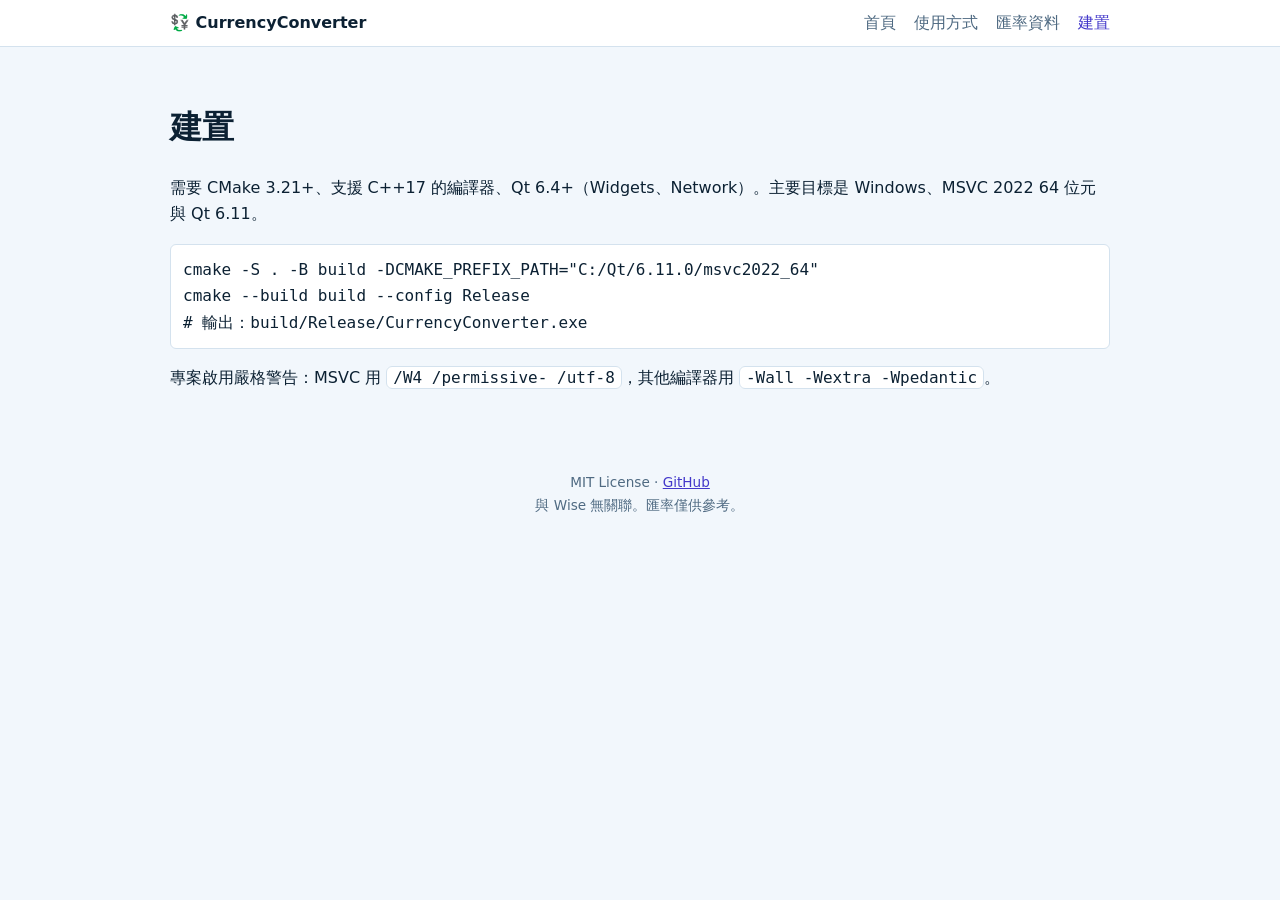
==== docs/build.html @ fcdd3821 "AddedWebsite" ====
<!doctype html><html lang="zh-Hant"><head><meta charset="utf-8"><meta name="viewport" content="width=device-width,initial-scale=1">
<title>建置 – CurrencyConverter</title><meta name="description" content="輕量桌面匯率換算工具，使用 Wise 的即時匯率，以 C++ 與 Qt 6 製作"><link rel="icon" href="assets/favicon.ico"><link rel="stylesheet" href="css/style.css"></head><body>
<header><nav><a class="brand" href="index.html">💱 CurrencyConverter</a><a href="index.html">首頁</a><a href="usage.html">使用方式</a><a href="rates.html">匯率資料</a><a href="build.html">建置</a></nav></header><main>
<h1>建置</h1><p>需要 CMake 3.21+、支援 C++17 的編譯器、Qt 6.4+（Widgets、Network）。主要目標是 Windows、MSVC 2022 64 位元與 Qt 6.11。</p>
<pre><code>cmake -S . -B build -DCMAKE_PREFIX_PATH="C:/Qt/6.11.0/msvc2022_64"
cmake --build build --config Release
# 輸出：build/Release/CurrencyConverter.exe</code></pre>
<p>專案啟用嚴格警告：MSVC 用 <code>/W4 /permissive- /utf-8</code>，其他編譯器用 <code>-Wall -Wextra -Wpedantic</code>。</p>
</main><footer>MIT License · <a href="https://github.com/neil289506-commits/CurrencyConverter">GitHub</a><br>與 Wise 無關聯。匯率僅供參考。</footer><script src="js/main.js"></script></body></html>
---- docs/css/style.css ----
:root{--bg:#14172a;--panel:#1c2140;--text:#e8f0f8;--muted:#92a8bd;--accent:#a5b4fc;--line:#2c3360}
@media (prefers-color-scheme:light){:root{--bg:#f2f7fc;--panel:#fff;--text:#0c2133;--muted:#4f6a82;--accent:#4338ca;--line:#d4e2ee}}
*{box-sizing:border-box}body{margin:0;background:var(--bg);color:var(--text);font:16px/1.65 system-ui,"Microsoft JhengHei",sans-serif}
header{position:sticky;top:0;background:var(--panel);border-bottom:1px solid var(--line);z-index:5}
nav{max-width:980px;margin:auto;display:flex;flex-wrap:wrap;align-items:center;gap:18px;padding:10px 20px}
nav .brand{display:flex;align-items:center;gap:10px;font-weight:700;color:var(--text);text-decoration:none;margin-right:auto}
nav .brand img{width:32px;height:32px}nav a{color:var(--muted);text-decoration:none}nav a:hover,nav a.on{color:var(--accent)}
main{max-width:980px;margin:auto;padding:32px 20px}
.hero{text-align:center;padding:40px 0 24px}.hero img.logo{width:112px;height:112px}
.hero h1{font-size:2.6rem;margin:10px 0 4px}.hero p{color:var(--muted);max-width:660px;margin:8px auto}
.btn{display:inline-block;margin:8px 6px;padding:10px 22px;border-radius:8px;background:var(--accent);color:#10132b;font-weight:700;text-decoration:none}
.btn.alt{background:transparent;color:var(--accent);border:1px solid var(--accent)}
.shot{width:100%;border-radius:10px;border:1px solid var(--line);margin:12px 0}
.grid{display:grid;grid-template-columns:repeat(auto-fill,minmax(220px,1fr));gap:14px}
.card{background:var(--panel);border:1px solid var(--line);border-radius:10px;padding:16px}
.card h3{margin:0 0 4px;font-size:1.05rem}.card p{margin:0;color:var(--muted);font-size:.93rem}
h2{margin-top:40px;border-bottom:1px solid var(--line);padding-bottom:6px}
table{width:100%;border-collapse:collapse}th,td{text-align:left;padding:10px;border-bottom:1px solid var(--line);vertical-align:top}
code,pre{background:var(--panel);border:1px solid var(--line);border-radius:6px}code{padding:1px 6px}pre{padding:12px;overflow-x:auto}pre code{border:0;padding:0}
.note{border-left:4px solid var(--accent);padding:8px 14px;background:var(--panel);margin:16px 0}
footer{text-align:center;color:var(--muted);padding:32px 20px;font-size:.85rem}footer a,main a{color:var(--accent)}
.hero .lock{font-size:72px;line-height:1}.hero img.logo{width:96px;height:96px}
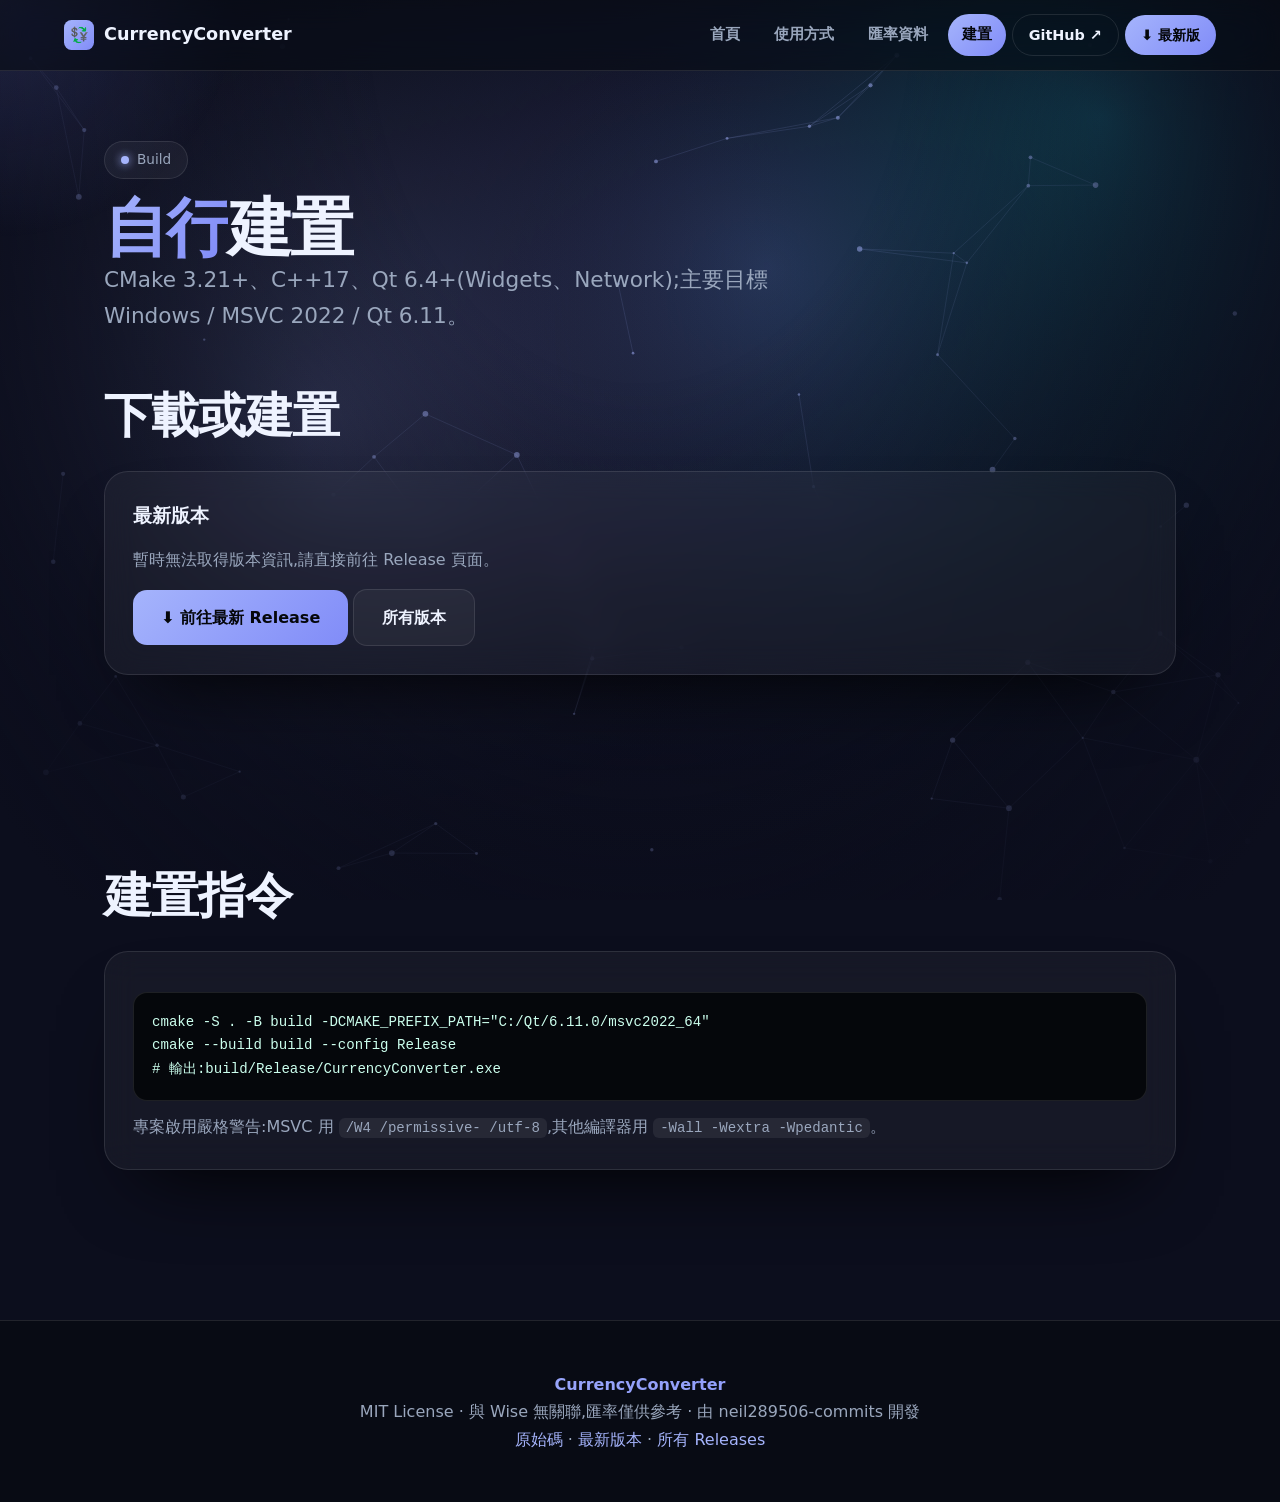
==== commit 61214b3e: "Changed web style" ====
--- a/docs/build.html
+++ b/docs/build.html
@@ -1,9 +1,10 @@
-<!doctype html><html lang="zh-Hant"><head><meta charset="utf-8"><meta name="viewport" content="width=device-width,initial-scale=1">
-<title>建置 – CurrencyConverter</title><meta name="description" content="輕量桌面匯率換算工具，使用 Wise 的即時匯率，以 C++ 與 Qt 6 製作"><link rel="icon" href="assets/favicon.ico"><link rel="stylesheet" href="css/style.css"></head><body>
-<header><nav><a class="brand" href="index.html">💱 CurrencyConverter</a><a href="index.html">首頁</a><a href="usage.html">使用方式</a><a href="rates.html">匯率資料</a><a href="build.html">建置</a></nav></header><main>
-<h1>建置</h1><p>需要 CMake 3.21+、支援 C++17 的編譯器、Qt 6.4+（Widgets、Network）。主要目標是 Windows、MSVC 2022 64 位元與 Qt 6.11。</p>
-<pre><code>cmake -S . -B build -DCMAKE_PREFIX_PATH="C:/Qt/6.11.0/msvc2022_64"
+<!DOCTYPE html>
+<html lang="zh-Hant"><head><meta charset="utf-8"><meta name="viewport" content="width=device-width,initial-scale=1"><title>建置 · CurrencyConverter</title><meta name="description" content="輕量桌面匯率換算工具,使用 Wise 的即時匯率,以 C++ 與 Qt 6 製作"><link rel="icon" href="assets/favicon.ico"><link rel="stylesheet" href="css/style.css"></head>
+<body data-repo="neil289506-commits/CurrencyConverter"><canvas id="bg" data-mode="aurora"></canvas><div class="vignette"></div><div class="glow"></div>
+<nav><a class="logo" href="index.html"><img src="assets/logo.svg" alt="">CurrencyConverter</a><a class="l" href="index.html">首頁</a><a class="l" href="usage.html">使用方式</a><a class="l" href="rates.html">匯率資料</a><a class="l on" href="build.html">建置</a><a class="gh" href="https://github.com/neil289506-commits/CurrencyConverter" target="_blank" rel="noopener">GitHub ↗</a><a class="dl" data-dl href="https://github.com/neil289506-commits/CurrencyConverter/releases/latest" target="_blank" rel="noopener">⬇ 最新版 <span class="vt" data-tag></span></a></nav>
+<section class="page-h"><span class="badge"><i></i>Build</span><h1 style="font-size:clamp(2.2rem,5vw,4rem);margin-top:16px"><span class="g">自行</span>建置</h1><p class="lead">CMake 3.21+、C++17、Qt 6.4+(Widgets、Network);主要目標 Windows / MSVC 2022 / Qt 6.11。</p></section>
+<section style=padding-top:20px><h2 class="reveal">下載或建置</h2><div class="panel reveal" id="rel"><h3>最新版本 <span class="tag vt" data-tag></span></h3><p style="margin-bottom:14px"><span data-date></span></p><div class="cta" data-assets style="margin:0 0 16px"></div><a class="btn p" data-dl href="https://github.com/neil289506-commits/CurrencyConverter/releases/latest" target="_blank" rel="noopener">⬇ 前往最新 Release</a> <a class="btn" href="https://github.com/neil289506-commits/CurrencyConverter/releases" target="_blank" rel="noopener">所有版本</a></div></section><section><h2 class="reveal">建置指令</h2><div class="panel reveal"><pre>cmake -S . -B build -DCMAKE_PREFIX_PATH="C:/Qt/6.11.0/msvc2022_64"
 cmake --build build --config Release
-# 輸出：build/Release/CurrencyConverter.exe</code></pre>
-<p>專案啟用嚴格警告：MSVC 用 <code>/W4 /permissive- /utf-8</code>，其他編譯器用 <code>-Wall -Wextra -Wpedantic</code>。</p>
-</main><footer>MIT License · <a href="https://github.com/neil289506-commits/CurrencyConverter">GitHub</a><br>與 Wise 無關聯。匯率僅供參考。</footer><script src="js/main.js"></script></body></html>
+# 輸出:build/Release/CurrencyConverter.exe</pre><p>專案啟用嚴格警告:MSVC 用 <code>/W4 /permissive- /utf-8</code>,其他編譯器用 <code>-Wall -Wextra -Wpedantic</code>。</p></div></section>
+<footer><div class="g">CurrencyConverter</div><p>MIT License · 與 Wise 無關聯,匯率僅供參考 · 由 neil289506-commits 開發</p><p><a href="https://github.com/neil289506-commits/CurrencyConverter" target="_blank" rel="noopener">原始碼</a> · <a href="https://github.com/neil289506-commits/CurrencyConverter/releases/latest" target="_blank" rel="noopener">最新版本</a> · <a href="https://github.com/neil289506-commits/CurrencyConverter/releases" target="_blank" rel="noopener">所有 Releases</a></p></footer>
+<script src="js/fx.js"></script></body></html>
--- a/docs/css/style.css
+++ b/docs/css/style.css
@@ -1,22 +1,108 @@
-:root{--bg:#14172a;--panel:#1c2140;--text:#e8f0f8;--muted:#92a8bd;--accent:#a5b4fc;--line:#2c3360}
-@media (prefers-color-scheme:light){:root{--bg:#f2f7fc;--panel:#fff;--text:#0c2133;--muted:#4f6a82;--accent:#4338ca;--line:#d4e2ee}}
-*{box-sizing:border-box}body{margin:0;background:var(--bg);color:var(--text);font:16px/1.65 system-ui,"Microsoft JhengHei",sans-serif}
-header{position:sticky;top:0;background:var(--panel);border-bottom:1px solid var(--line);z-index:5}
-nav{max-width:980px;margin:auto;display:flex;flex-wrap:wrap;align-items:center;gap:18px;padding:10px 20px}
-nav .brand{display:flex;align-items:center;gap:10px;font-weight:700;color:var(--text);text-decoration:none;margin-right:auto}
-nav .brand img{width:32px;height:32px}nav a{color:var(--muted);text-decoration:none}nav a:hover,nav a.on{color:var(--accent)}
-main{max-width:980px;margin:auto;padding:32px 20px}
-.hero{text-align:center;padding:40px 0 24px}.hero img.logo{width:112px;height:112px}
-.hero h1{font-size:2.6rem;margin:10px 0 4px}.hero p{color:var(--muted);max-width:660px;margin:8px auto}
-.btn{display:inline-block;margin:8px 6px;padding:10px 22px;border-radius:8px;background:var(--accent);color:#10132b;font-weight:700;text-decoration:none}
-.btn.alt{background:transparent;color:var(--accent);border:1px solid var(--accent)}
-.shot{width:100%;border-radius:10px;border:1px solid var(--line);margin:12px 0}
-.grid{display:grid;grid-template-columns:repeat(auto-fill,minmax(220px,1fr));gap:14px}
-.card{background:var(--panel);border:1px solid var(--line);border-radius:10px;padding:16px}
-.card h3{margin:0 0 4px;font-size:1.05rem}.card p{margin:0;color:var(--muted);font-size:.93rem}
-h2{margin-top:40px;border-bottom:1px solid var(--line);padding-bottom:6px}
-table{width:100%;border-collapse:collapse}th,td{text-align:left;padding:10px;border-bottom:1px solid var(--line);vertical-align:top}
-code,pre{background:var(--panel);border:1px solid var(--line);border-radius:6px}code{padding:1px 6px}pre{padding:12px;overflow-x:auto}pre code{border:0;padding:0}
-.note{border-left:4px solid var(--accent);padding:8px 14px;background:var(--panel);margin:16px 0}
-footer{text-align:center;color:var(--muted);padding:32px 20px;font-size:.85rem}footer a,main a{color:var(--accent)}
-.hero .lock{font-size:72px;line-height:1}.hero img.logo{width:96px;height:96px}
+:root{--a:#a5b4fc;--a2:#818cf8;--a3:#22d3ee;--bg:#0c0e1d;--fg:#eef3ff;--mut:#9aa7bd;--card:rgba(255,255,255,.045);--line:rgba(255,255,255,.1);--navbg:rgba(8,10,16,.6);--font:'Segoe UI Variable','Segoe UI','Microsoft JhengHei UI','Noto Sans TC',system-ui,sans-serif}
+*{box-sizing:border-box;margin:0;padding:0}
+html{scroll-behavior:smooth}
+body{background:var(--bg);color:var(--fg);font-family:var(--font);line-height:1.7;overflow-x:hidden;min-height:100vh}
+a{color:var(--a);text-decoration:none}
+::selection{background:var(--a);color:#000}
+#bg{position:fixed;inset:0;z-index:-2;width:100%;height:100%}
+.vignette{position:fixed;inset:0;z-index:-1;pointer-events:none;background:radial-gradient(ellipse at 50% 0%,transparent 30%,var(--bg) 95%)}
+.glow{position:fixed;width:520px;height:520px;border-radius:50%;pointer-events:none;z-index:-1;background:radial-gradient(circle,var(--a2) 0%,transparent 65%);opacity:.18;transform:translate(-50%,-50%);transition:opacity .3s}
+nav{position:sticky;top:0;z-index:50;display:flex;align-items:center;gap:6px;padding:14px 5vw;backdrop-filter:blur(18px) saturate(1.4);background:var(--navbg);border-bottom:1px solid var(--line)}
+nav .logo{display:flex;align-items:center;gap:10px;font-weight:800;font-size:1.1rem;color:var(--fg);margin-right:auto}
+nav .logo img{width:30px;height:30px}
+nav a.l{padding:8px 14px;border-radius:999px;color:var(--mut);font-weight:600;font-size:.95rem;transition:.25s}
+nav a.l:hover{color:var(--fg);background:var(--card)}
+nav a.l.on{color:#000;background:linear-gradient(135deg,var(--a),var(--a2))}
+nav a.gh{border:1px solid var(--line);padding:8px 16px;border-radius:999px;color:var(--fg);font-weight:700;font-size:.9rem}
+nav a.gh:hover{border-color:var(--a);box-shadow:0 0 18px var(--a2)}
+section{padding:90px 5vw;max-width:1200px;margin:auto;position:relative}
+.hero{min-height:88vh;display:flex;flex-direction:column;justify-content:center;align-items:flex-start;gap:22px}
+.badge{display:inline-flex;gap:8px;align-items:center;padding:6px 16px;border:1px solid var(--line);border-radius:999px;background:var(--card);font-size:.85rem;color:var(--mut)}
+.badge i{width:8px;height:8px;border-radius:50%;background:var(--a);box-shadow:0 0 10px var(--a);animation:pulse 1.6s infinite}
+@keyframes pulse{50%{transform:scale(1.7);opacity:.5}}
+h1{font-size:clamp(2.6rem,7vw,5.6rem);line-height:1.05;font-weight:900;letter-spacing:-.03em}
+h1 .g,.g{background:linear-gradient(120deg,var(--a),var(--a2),var(--a3,var(--a)));background-size:220% 100%;-webkit-background-clip:text;background-clip:text;color:transparent;animation:shift 6s linear infinite}
+@keyframes shift{to{background-position:220% 0}}
+h2{font-size:clamp(1.8rem,4vw,3rem);font-weight:850;letter-spacing:-.02em;margin-bottom:14px}
+.lead{font-size:clamp(1.05rem,2vw,1.35rem);color:var(--mut);max-width:720px}
+.sub{color:var(--mut);max-width:640px;margin-bottom:40px}
+.cta{display:flex;gap:14px;flex-wrap:wrap;margin-top:10px}
+.btn{position:relative;display:inline-flex;align-items:center;gap:8px;padding:14px 28px;border-radius:14px;font-weight:800;border:1px solid var(--line);color:var(--fg);background:var(--card);cursor:pointer;font-size:1rem;font-family:inherit;overflow:hidden;transition:.25s}
+.btn:hover{transform:translateY(-3px);border-color:var(--a);box-shadow:0 10px 30px -8px var(--a2)}
+.btn.p{background:linear-gradient(135deg,var(--a),var(--a2));color:#000;border:none}
+.btn.p:hover{box-shadow:0 14px 40px -6px var(--a)}
+.btn::after{content:"";position:absolute;inset:0;background:linear-gradient(110deg,transparent 30%,rgba(255,255,255,.35) 50%,transparent 70%);transform:translateX(-120%)}
+.btn:hover::after{transform:translateX(120%);transition:transform .7s}
+.stats{display:flex;gap:34px;flex-wrap:wrap;margin-top:26px}
+.stats div{display:flex;flex-direction:column}.stats b{font-size:2rem;font-weight:900;color:var(--a)}.stats span{color:var(--mut);font-size:.85rem}
+.grid{display:grid;grid-template-columns:repeat(auto-fit,minmax(260px,1fr));gap:20px}
+.card{position:relative;padding:28px;border-radius:20px;background:var(--card);border:1px solid var(--line);backdrop-filter:blur(10px);transition:transform .25s,border-color .25s,box-shadow .25s;transform-style:preserve-3d;overflow:hidden}
+.card::before{content:"";position:absolute;inset:0;background:radial-gradient(400px circle at var(--mx,50%) var(--my,0%),var(--a2),transparent 45%);opacity:0;transition:.3s;mix-blend-mode:screen}
+.card:hover{border-color:var(--a);box-shadow:0 20px 50px -20px var(--a2)}.card:hover::before{opacity:.22}
+.card .ic{font-size:2rem;width:58px;height:58px;display:grid;place-items:center;border-radius:16px;background:linear-gradient(135deg,var(--a),var(--a2));margin-bottom:16px;color:#000;box-shadow:0 8px 24px -8px var(--a)}
+.card h3{font-size:1.2rem;margin-bottom:6px}.card p{color:var(--mut);font-size:.95rem}
+.reveal{opacity:0;transform:translateY(40px) scale(.97);transition:opacity .8s cubic-bezier(.2,.8,.2,1),transform .8s cubic-bezier(.2,.8,.2,1)}
+.reveal.in{opacity:1;transform:none}
+.marquee{overflow:hidden;border-block:1px solid var(--line);padding:16px 0;background:var(--card);mask-image:linear-gradient(90deg,transparent,#000 10%,#000 90%,transparent)}
+.marquee div{display:flex;gap:46px;width:max-content;animation:mq 30s linear infinite;color:var(--mut);font-weight:700;white-space:nowrap}
+.marquee span::before{content:"✦ ";color:var(--a)}
+@keyframes mq{to{transform:translateX(-50%)}}
+.panel{border-radius:24px;border:1px solid var(--line);background:var(--card);backdrop-filter:blur(16px);padding:28px;box-shadow:0 40px 80px -40px #000}
+.steps{counter-reset:s;display:grid;gap:18px;position:relative}
+.steps::before{content:"";position:absolute;left:27px;top:10px;bottom:10px;width:2px;background:linear-gradient(var(--a),var(--a2),transparent)}
+.step{position:relative;padding:22px 24px 22px 80px;border-radius:18px;background:var(--card);border:1px solid var(--line)}
+.step::before{counter-increment:s;content:counter(s);position:absolute;left:10px;top:18px;width:36px;height:36px;border-radius:50%;display:grid;place-items:center;font-weight:900;color:#000;background:linear-gradient(135deg,var(--a),var(--a2));box-shadow:0 0 0 6px var(--bg),0 0 20px var(--a2)}
+.step h3{margin-bottom:4px}.step p,.step li{color:var(--mut)}.step ul{padding-left:18px;margin-top:6px}
+pre,code{font-family:"JetBrains Mono",Consolas,monospace}
+pre{background:#05070b;border:1px solid var(--line);border-radius:14px;padding:18px;overflow:auto;font-size:.88rem;color:#cfe;margin-top:12px}
+code{background:rgba(255,255,255,.07);padding:2px 7px;border-radius:6px;font-size:.88em}
+table{width:100%;border-collapse:collapse;margin-top:8px}th,td{padding:12px 14px;text-align:left;border-bottom:1px solid var(--line)}th{color:var(--a);font-size:.85rem;text-transform:uppercase;letter-spacing:.08em}td{color:var(--mut)}
+details{border:1px solid var(--line);border-radius:14px;background:var(--card);padding:16px 20px;margin-bottom:12px}summary{cursor:pointer;font-weight:700}details[open] summary{color:var(--a);margin-bottom:8px}details p{color:var(--mut)}
+select,input,textarea{width:100%;background:rgba(0,0,0,.35);border:1px solid var(--line);color:var(--fg);padding:11px 14px;border-radius:12px;font-family:inherit;font-size:.95rem}
+select:focus,input:focus{outline:none;border-color:var(--a);box-shadow:0 0 0 3px var(--a2)}
+label{display:block;font-size:.8rem;color:var(--mut);margin:10px 0 4px;font-weight:700}
+.row{display:grid;grid-template-columns:repeat(auto-fit,minmax(200px,1fr));gap:14px}
+.page-h{padding-top:70px;padding-bottom:20px}
+footer{padding:50px 5vw;text-align:center;color:var(--mut);border-top:1px solid var(--line);margin-top:60px;background:var(--navbg)}
+footer .g{font-weight:800}
+.toast{position:fixed;bottom:30px;left:50%;transform:translate(-50%,120px);background:var(--card);border:1px solid var(--a);padding:12px 22px;border-radius:14px;backdrop-filter:blur(16px);transition:.4s;z-index:99}
+.toast.show{transform:translate(-50%,0)}
+@media(max-width:720px){section{padding:60px 5vw}.steps::before{left:19px}.step{padding-left:62px}.step::before{left:2px}}
+@media(prefers-reduced-motion:reduce){*{animation:none!important;transition:none!important}.reveal{opacity:1;transform:none}}
+
+
+:root{--on:#05070b}
+[hidden]{display:none!important}
+nav{flex-wrap:wrap}
+nav a.l.on,.btn.p,.card .ic,.step::before,.tab.on{color:var(--on)}
+nav a.dl{padding:8px 16px;border-radius:999px;font-weight:800;font-size:.9rem;color:var(--on);background:linear-gradient(135deg,var(--a),var(--a2));display:inline-flex;gap:6px;align-items:center}
+nav a.dl:hover{box-shadow:0 0 22px var(--a2)}
+.vt{font-weight:700;opacity:.8;font-size:.8em}.vt:empty{display:none}
+.btn small{font-weight:700;opacity:.75}.btn small:empty{display:none}
+::selection{color:var(--on)}
+.note{border-left:4px solid var(--a);padding:14px 18px;background:var(--card);border-radius:0 14px 14px 0;color:var(--mut);margin:22px 0}
+.note b,.note strong{color:var(--fg)}
+.panel ul,.panel ol{padding-left:22px;color:var(--mut)}.panel li{margin:6px 0}.panel li b,.panel li strong,.panel p strong{color:var(--fg)}
+.panel p{color:var(--mut)}.panel p+p,.panel p+pre,.panel pre+p{margin-top:12px}
+.panel h3{margin-bottom:6px}
+.shot{width:100%;display:block;border-radius:14px;border:1px solid var(--line);margin-top:14px;box-shadow:0 30px 60px -30px #000}
+img.px{image-rendering:pixelated}
+.card .ic img{width:34px;height:34px;image-rendering:pixelated}
+.tag{display:inline-block;padding:2px 12px;border-radius:999px;border:1px solid var(--a);color:var(--a);font-size:.8rem;font-weight:700}
+.hero-ic{width:96px;height:96px;border-radius:24px;box-shadow:0 20px 60px -20px var(--a2)}
+.hero-ic.px{image-rendering:pixelated}
+.sec-gap{margin-top:46px}
+.tabs{display:flex;gap:6px;flex-wrap:wrap;margin-bottom:14px}
+.tab{padding:6px 14px;border-radius:999px;border:1px solid var(--line);cursor:pointer;color:var(--mut);font-size:.85rem;font-weight:600;background:transparent;font-family:inherit}
+.tab:hover{color:var(--fg)}
+.tab.on{background:linear-gradient(135deg,var(--a),var(--a2));border-color:transparent;font-weight:800}
+.bar{height:10px;border-radius:99px;background:#0006;overflow:hidden}.bar>i{display:block;height:100%;width:0;background:linear-gradient(90deg,var(--a),var(--a2));transition:width .2s}
+.dm-row{display:flex;gap:12px;flex-wrap:wrap;align-items:center}
+.dm-grid{display:grid;grid-template-columns:repeat(auto-fit,minmax(220px,1fr));gap:14px}
+.btn.s{padding:9px 18px;font-size:.92rem}
+.out{font-family:"JetBrains Mono",Consolas,monospace;background:#05070b;border:1px solid var(--line);border-radius:14px;padding:16px;font-size:.88rem;color:var(--a);word-break:break-all;min-height:54px}
+.ok{color:#34d399}.bad{color:#fb7185}
+.pick{padding:8px 12px;border-radius:10px;border:1px solid var(--line);cursor:pointer;color:var(--mut);font-size:.9rem;transition:.2s}
+.pick:hover{color:var(--fg);border-color:var(--a)}.pick.on{background:var(--a2);color:var(--on);border-color:transparent;font-weight:700}
+.legal{font-size:.8rem;margin-top:8px}
+@media(max-width:720px){nav{gap:4px;padding:10px 4vw}nav .logo{width:100%;margin-right:0}nav a.l,nav a.gh,nav a.dl{padding:6px 12px;font-size:.84rem}.hero{min-height:auto;padding-top:50px}}
